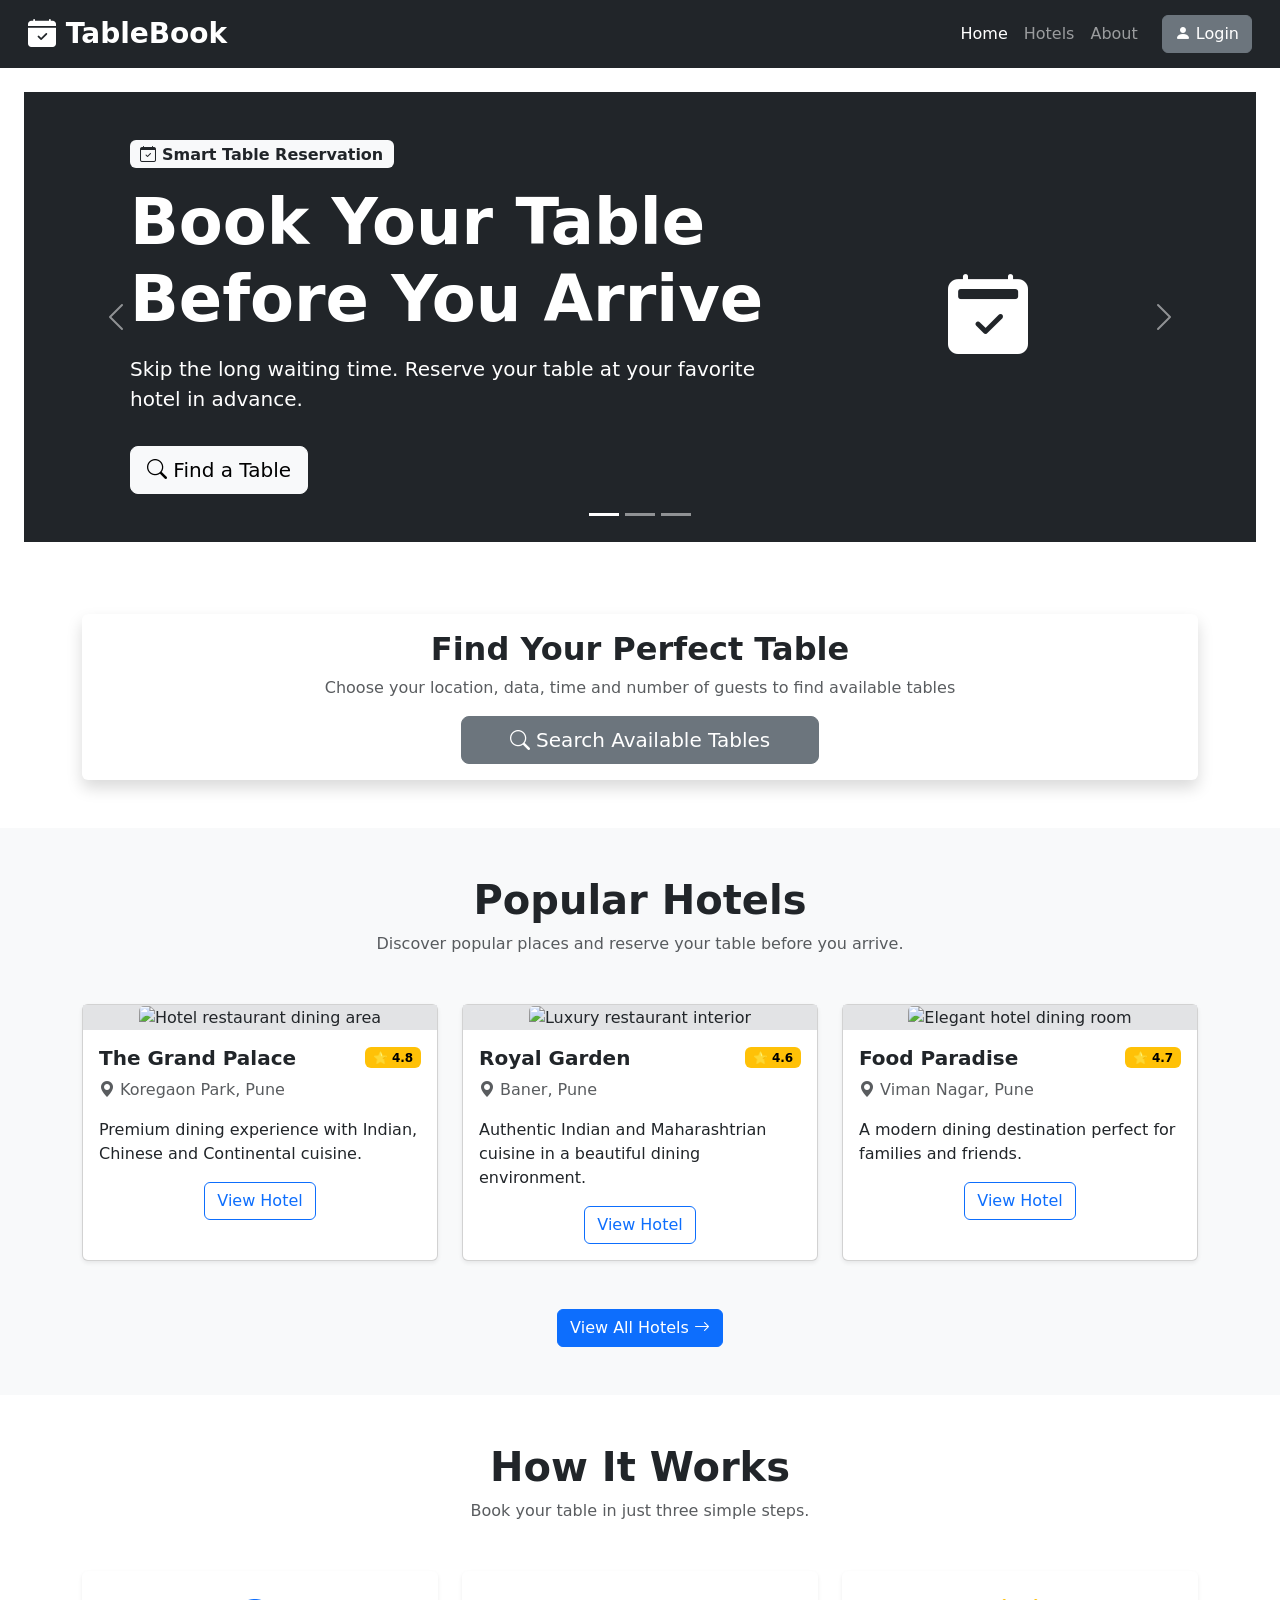
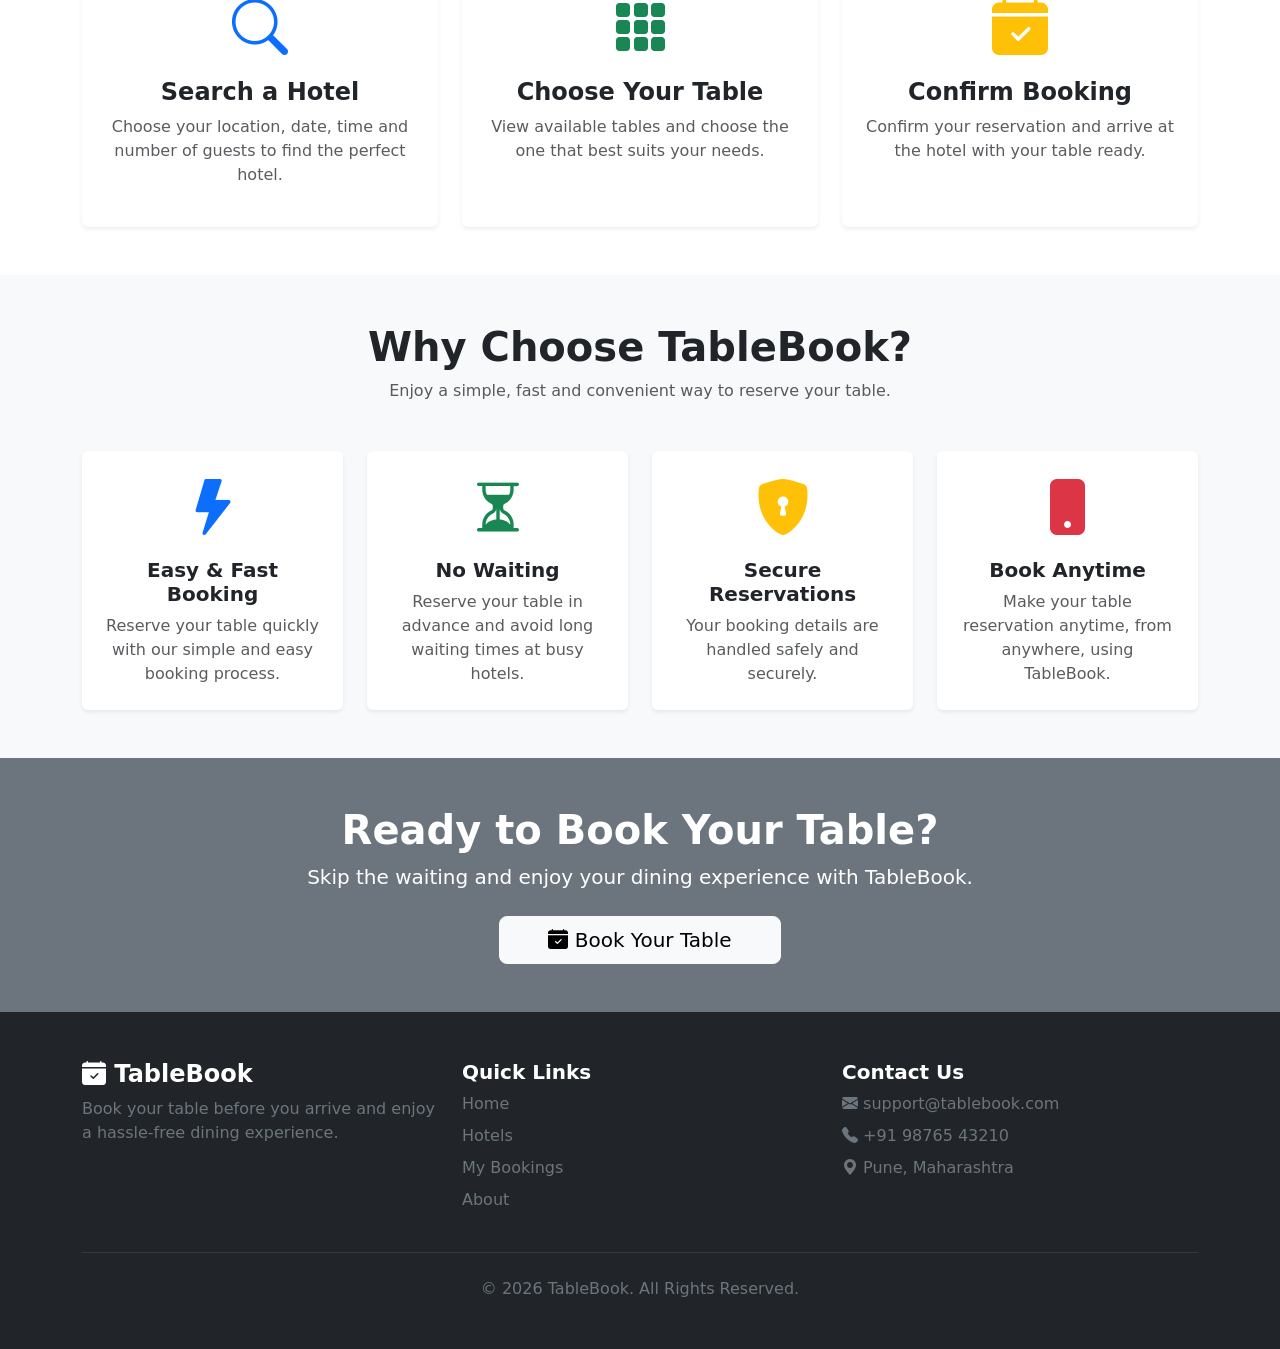
==== index.html @ 704f786b "Initial Commit" ====
<!DOCTYPE html>
<html lang="en">

<head>
    <meta charset="UTF-8">
    <meta name="viewport" content="width=device-width, initial-scale=1.0">
    <title>Home Page</title>
    <link href="https://cdn.jsdelivr.net/npm/bootstrap@5.3.8/dist/css/bootstrap.min.css" rel="stylesheet"
        integrity="sha384-sRIl4kxILFvY47J16cr9ZwB07vP4J8+LH7qKQnuqkuIAvNWLzeN8tE5YBujZqJLB" crossorigin="anonymous">
    <link rel="stylesheet" href="https://cdn.jsdelivr.net/npm/bootstrap-icons@1.13.1/font/bootstrap-icons.min.css">


</head>

<body>

    <!-- Navbar Section -->
    <nav class="navbar navbar-expand-lg navbar-dark bg-dark">
        <div class="container-fluid mx-3">
            <!-- Navbar Logo & Name  -->
            <a class="navbar-brand fw-bold fs-3" href="index.html"> <i class="bi bi-calendar-check-fill"></i> TableBook
            </a>

            <!-- Mobile Toggle Button -->
            <button class="navbar-toggler" type="button" data-bs-toggle="collapse" data-bs-target="#navbarMenu">
                <span class="navbar-toggler-icon"></span> </button>

            <div class="collapse navbar-collapse" id="navbarMenu">
                <ul class="navbar-nav ms-auto align-items-lg-center">
                    <li class="nav-item">
                        <a class="nav-link active" href="index.html">Home</a>
                    </li>
                    <li class="nav-item">
                        <a class="nav-link" href="hotels.html">Hotels</a>
                    </li>
                    <li class="nav-item">
                        <a id="myBookingsLink" class="nav-link" href="my-bookings.html">My Bookings</a>
                    </li>
                    <li class="nav-item">
                        <a class="nav-link" href="about.html">About</a>
                    </li>
                    <li class="nav-item ms-lg-3 mt-2 mb-2 mb-lg-0 mt-lg-0"> <a id="authButton" href="login.html"
                            class="btn btn-secondary">

                            <i class="bi bi-person-fill"></i>
                            Login

                        </a> </li>
                </ul>
            </div>
        </div>
    </nav>
    <!-- Navbar section end -->



    <!-- Hero Carousel -->
    <section class="p-4">
        <div id="heroCarousel" class="carousel slide" data-bs-ride="carousel">
            <!-- Carousel indicators -->
            <div class="carousel-indicators">
                <button type="button" data-bs-target="#heroCarousel" data-bs-slide-to="0" class="active"
                    aria-current="true" aria-label="Slide 1"> </button>

                <button type="button" data-bs-target="#heroCarousel" data-bs-slide-to="1" aria-label="Slide 2">
                </button>

                <button type="button" data-bs-target="#heroCarousel" data-bs-slide-to="2" aria-label="Slide 3">
                </button>
            </div>

            <!-- Carousel Slides -->
            <div class="carousel-inner">
                <div class="carousel-item active">
                    <div class="bg-dark text-white">
                        <div class="container py-5">
                            <div class="px-5 row align-items-center text-center text-lg-start">
                                <div class="col-lg-8"> <span class="badge bg-light text-dark fs-6 mb-3"> <i
                                            class="bi bi-calendar-check"></i> Smart Table Reservation </span>
                                    <h1 class="display-3 fw-bold"> Book Your Table <br> Before You Arrive </h1>
                                    <p class="lead mt-3"> Skip the long waiting time. Reserve your table at your
                                        favorite
                                        hotel in advance. </p> <a href="hotels.html" class="btn btn-light btn-lg mt-3">
                                        <i class="bi bi-search"></i> Find a Table </a>
                                </div>
                                <div class="col-lg-4 mt-4 mt-lg-0 text-center"> <i
                                        class="bi bi-calendar2-check-fill display-1"> </i> </div>
                            </div>
                        </div>
                    </div>
                </div> <!-- Slide 2 -->
                <div class="carousel-item">
                    <div class="bg-primary text-white">
                        <div class="container py-5">
                            <div class="px-5 row align-items-center text-center text-lg-start">
                                <div class="col-lg-8"> <span class="badge bg-light text-primary fs-6 mb-3"> <i
                                            class="bi bi-clock"></i>
                                        No More Waiting </span>
                                    <h2 class="display-3 fw-bold"> Your Table. <br> Ready When You Arrive. </h2>
                                    <p class="lead mt-3"> Popular hotels get crowded. Book your table before reaching
                                        the
                                        restaurant and save your time. </p> <a href="hotels.html"
                                        class="btn btn-light btn-lg mt-3"> Explore Hotels <i
                                            class="bi bi-arrow-right"></i> </a>
                                </div>
                                <div class="col-lg-4 mt-4 mt-lg-0 text-center"> <i
                                        class="bi bi-hourglass-split display-1">
                                    </i> </div>
                            </div>
                        </div>
                    </div>
                </div> <!-- Slide 3 -->
                <div class="carousel-item">
                    <div class="bg-success text-white">
                        <div class="container py-5">
                            <div class="px-5 row align-items-center text-center text-lg-start">
                                <div class="col-lg-8"> <span class="badge bg-light text-success fs-6 mb-3"> <i
                                            class="bi bi-check-circle-fill"></i> Easy & Convenient </span>
                                    <h2 class="display-3 fw-bold"> Choose Your Table <br> & Enjoy Your Meal </h2>
                                    <p class="lead mt-3"> Select your date, time, number of guests and preferred table
                                        in
                                        just a few clicks. </p> <a href="hotels.html" class="btn btn-light btn-lg mt-3">
                                        Start Booking <i class="bi bi-arrow-right"></i> </a>
                                </div>
                                <div class="col-lg-4 mt-4 mt-lg-0 text-center"> <i class="bi bi-people-fill display-1">
                                    </i>
                                </div>
                            </div>
                        </div>
                    </div>
                </div>
            </div>


            <!-- Previous Button -->
            <button class="  carousel-control-prev" type="button" data-bs-target="#heroCarousel" data-bs-slide="prev">
                <span class="carousel-control-prev-icon" aria-hidden="true"> </span> <span class="visually-hidden">
                    Previous
                </span>
            </button>
            <!-- Next Button -->
            <button class="carousel-control-next" type="button" data-bs-target="#heroCarousel" data-bs-slide="next">
                <span class="carousel-control-next-icon" aria-hidden="true"> </span> <span class="visually-hidden"> Next
                </span>
            </button>

        </div>

    </section>
    <!-- Hero Carousel section end -->



    <section>
        <div class="container py-5">
            <div class="card shadow border-0">
                <div class="card-body mx-2">
                    <div class="text-center">
                        <h2 class="fw-bold">Find Your Perfect Table</h2>
                        <p class="text-muted">Choose your location, data, time and number of guests to find available
                            tables</p>
                    </div>


                    <div class="col-12 text-center mt-2">
                       <a href="./hotels.html"> <button class="btn btn-secondary px-5 btn-lg"><i class="bi bi-search"></i> Search
                            Available Tables</button></a>
                    </div>
                </div>
            </div>
        </div>
    </section>



    <!-- Popular Hotels Section -->
    <section class="py-5 bg-light">

        <div class="container">

            <!-- Section Heading -->

            <div class="text-center mb-5">

                <h2 class="fw-bold display-6">
                    Popular Hotels
                </h2>

                <p class="text-muted">
                    Discover popular places and reserve your table
                    before you arrive.
                </p>

            </div>


            <!-- Hotel Cards -->

            <div class="row g-4">


                <!-- Hotel 1 -->

                <div class="col-md-6 col-lg-4">

                    <div class="card h-100 shadow-sm">

                        <!-- Image -->

                        <div class="text-center bg-secondary-subtle ">

                            <img src="https://giftvouchers.alvearhotels.com/images/servicios/16-LORANGERIE-689.jpg"
                                class="card-img-top" alt="Hotel restaurant dining area" height="300px">

                        </div>


                        <!-- Card Body -->

                        <div class="card-body">

                            <div class="d-flex justify-content-between
                                    align-items-center">

                                <h5 class="card-title fw-bold mb-0">
                                    The Grand Palace
                                </h5>

                                <span class="badge text-bg-warning">
                                    ⭐ 4.8
                                </span>

                            </div>


                            <p class="text-muted mt-2">

                                <i class="bi bi-geo-alt-fill"></i>
                                Koregaon Park, Pune

                            </p>


                            <p class="card-text">

                                Premium dining experience with
                                Indian, Chinese and Continental cuisine.

                            </p>


                            <div class="text-center">



                                <a href="hotel-details.html?id=1" class="btn btn-outline-primary">

                                    View Hotel

                                </a>

                            </div>

                        </div>

                    </div>

                </div>



                <!-- Hotel 2 -->

                <div class="col-md-6 col-lg-4">

                    <div class="card h-100 shadow-sm">

                        <div class="text-center bg-secondary-subtle">

                            <img src="https://img-diva.vecernji.hr/cA3LnvVCQSIu0FfEmkVQYY9QBro%3D/720x0/smart/media/images/2022-19/brioni-vip-dining-7-2.jpg"
                                class="card-img-top" alt="Luxury restaurant interior" height="300px">

                        </div>


                        <div class="card-body">

                            <div class="d-flex justify-content-between
                                    align-items-center">

                                <h5 class="card-title fw-bold mb-0">
                                    Royal Garden
                                </h5>

                                <span class="badge text-bg-warning">
                                    ⭐ 4.6
                                </span>

                            </div>


                            <p class="text-muted mt-2">

                                <i class="bi bi-geo-alt-fill"></i>
                                Baner, Pune

                            </p>


                            <p class="card-text">

                                Authentic Indian and Maharashtrian
                                cuisine in a beautiful dining environment.

                            </p>



                            <div class="text-center">

                                <a href="hotel-details.html?id=2" class="btn btn-outline-primary">

                                    View Hotel

                                </a>

                            </div>

                        </div>

                    </div>

                </div>



                <!-- Hotel 3 -->

                <div class="col-md-6 col-lg-4">

                    <div class="card h-100 shadow-sm">

                        <div class="text-center bg-secondary-subtle">

                            <img src="https://www.uniqhotels.com/media/hotels/25/5.%20print_brunello-restaurant-b-kempinskipalm.jpg"
                                class="card-img-top" alt="Elegant hotel dining room" height="300px">

                        </div>


                        <div class="card-body">

                            <div class="d-flex justify-content-between
                                    align-items-center">

                                <h5 class="card-title fw-bold mb-0">
                                    Food Paradise
                                </h5>

                                <span class="badge text-bg-warning">
                                    ⭐ 4.7
                                </span>

                            </div>


                            <p class="text-muted mt-2">

                                <i class="bi bi-geo-alt-fill"></i>
                                Viman Nagar, Pune

                            </p>


                            <p class="card-text">

                                A modern dining destination perfect
                                for families and friends.

                            </p>



                            <div class="text-center">

                                <a href="hotel-details.html?id=3" class="btn btn-outline-primary">

                                    View Hotel

                                </a>

                            </div>

                        </div>

                    </div>

                </div>

            </div>


            <!-- View All Hotels -->

            <div class="text-center mt-5">

                <a href="hotels.html" class="btn btn-primary">

                    View All Hotels

                    <i class="bi bi-arrow-right"></i>

                </a>

            </div>

        </div>

    </section>



    <!-- How It Works Section -->
    <section class="py-5">

        <div class="container">

            <!-- Section Heading -->
            <div class="text-center mb-5">

                <h2 class="fw-bold display-6">
                    How It Works
                </h2>

                <p class="text-muted">
                    Book your table in just three simple steps.
                </p>

            </div>

            <div class="row g-4">

                <!-- Step 1 -->
                <div class="col-md-4">

                    <div class="card h-100 border-0 shadow-sm text-center">

                        <div class="card-body p-4">

                            <div class="mb-3">
                                <i class="bi bi-search display-4 text-primary"></i>
                            </div>

                            <h4 class="fw-bold">
                                Search a Hotel
                            </h4>

                            <p class="text-muted">
                                Choose your location, date, time and
                                number of guests to find the perfect hotel.
                            </p>

                        </div>

                    </div>

                </div>

                <!-- Step 2 -->
                <div class="col-md-4">

                    <div class="card h-100 border-0 shadow-sm text-center">

                        <div class="card-body p-4">

                            <div class="mb-3">
                                <i class="bi bi-grid-3x3-gap-fill display-4 text-success"></i>
                            </div>

                            <h4 class="fw-bold">
                                Choose Your Table
                            </h4>

                            <p class="text-muted">
                                View available tables and choose the one
                                that best suits your needs.
                            </p>

                        </div>

                    </div>

                </div>

                <!-- Step 3 -->
                <div class="col-md-4">

                    <div class="card h-100 border-0 shadow-sm text-center">

                        <div class="card-body p-4">

                            <div class="mb-3">
                                <i class="bi bi-calendar-check-fill display-4 text-warning"></i>
                            </div>

                            <h4 class="fw-bold">
                                Confirm Booking
                            </h4>

                            <p class="text-muted">
                                Confirm your reservation and arrive at the
                                hotel with your table ready.
                            </p>

                        </div>

                    </div>

                </div>

            </div>

        </div>

    </section>



    <!-- Why Choose TableBook Section -->
    <section class="py-5 bg-light">

        <div class="container">

            <!-- Section Heading -->
            <div class="text-center mb-5">

                <h2 class="fw-bold display-6">
                    Why Choose TableBook?
                </h2>

                <p class="text-muted">
                    Enjoy a simple, fast and convenient way to reserve your table.
                </p>

            </div>

            <!-- Features -->
            <div class="row g-4">

                <!-- Feature 1 -->
                <div class="col-md-6 col-lg-3">

                    <div class="card h-100 border-0 shadow-sm text-center">

                        <div class="card-body p-4">

                            <div class="mb-3">
                                <i class="bi bi-lightning-fill display-4 text-primary"></i>
                            </div>

                            <h5 class="fw-bold">
                                Easy & Fast Booking
                            </h5>

                            <p class="text-muted mb-0">
                                Reserve your table quickly with our
                                simple and easy booking process.
                            </p>

                        </div>

                    </div>

                </div>

                <!-- Feature 2 -->
                <div class="col-md-6 col-lg-3">

                    <div class="card h-100 border-0 shadow-sm text-center">

                        <div class="card-body p-4">

                            <div class="mb-3">
                                <i class="bi bi-hourglass-split display-4 text-success"></i>
                            </div>

                            <h5 class="fw-bold">
                                No Waiting
                            </h5>

                            <p class="text-muted mb-0">
                                Reserve your table in advance and
                                avoid long waiting times at busy hotels.
                            </p>

                        </div>

                    </div>

                </div>

                <!-- Feature 3 -->
                <div class="col-md-6 col-lg-3">

                    <div class="card h-100 border-0 shadow-sm text-center">

                        <div class="card-body p-4">

                            <div class="mb-3">
                                <i class="bi bi-shield-lock-fill display-4 text-warning"></i>
                            </div>

                            <h5 class="fw-bold">
                                Secure Reservations
                            </h5>

                            <p class="text-muted mb-0">
                                Your booking details are handled safely
                                and securely.
                            </p>

                        </div>

                    </div>

                </div>

                <!-- Feature 4 -->
                <div class="col-md-6 col-lg-3">

                    <div class="card h-100 border-0 shadow-sm text-center">

                        <div class="card-body p-4">

                            <div class="mb-3">
                                <i class="bi bi-phone-fill display-4 text-danger"></i>
                            </div>

                            <h5 class="fw-bold">
                                Book Anytime
                            </h5>

                            <p class="text-muted mb-0">
                                Make your table reservation anytime,
                                from anywhere, using TableBook.
                            </p>

                        </div>

                    </div>

                </div>

            </div>

        </div>

    </section>



    <!-- CTA Section -->
    <section class="py-5 bg-secondary text-white">

        <div class="container">

            <div class="text-center">

                <h2 class="fw-bold display-6">
                    Ready to Book Your Table?
                </h2>

                <p class="lead mb-4">
                    Skip the waiting and enjoy your dining experience
                    with TableBook.
                </p>

                <a href="hotels.html" class="btn btn-light btn-lg px-5">
                    <i class="bi bi-calendar-check-fill"></i>
                    Book Your Table
                </a>

            </div>

        </div>

    </section>



    <!-- Footer -->
    <footer class="bg-dark text-white py-5">

        <div class="container">

            <div class="row g-4">

                <!-- Brand -->
                <div class="col-md-6 col-lg-4">

                    <h4 class="fw-bold">
                        <i class="bi bi-calendar-check-fill text-white"></i>
                        TableBook
                    </h4>

                    <p class="text-secondary">
                        Book your table before you arrive and
                        enjoy a hassle-free dining experience.
                    </p>

                </div>


                <!-- Quick Links -->
                <div class="col-md-6 col-lg-4">

                    <h5 class="fw-bold">
                        Quick Links
                    </h5>

                    <ul class="list-unstyled">

                        <li class="mb-2">
                            <a href="index.html" class="text-secondary text-decoration-none">
                                Home
                            </a>
                        </li>

                        <li class="mb-2">
                            <a href="hotels.html" class="text-secondary text-decoration-none">
                                Hotels
                            </a>
                        </li>

                        <li class="mb-2">
                            <a href="my-bookings.html" class="text-secondary text-decoration-none">
                                My Bookings
                            </a>
                        </li>

                        <li>
                            <a href="about.html" class="text-secondary text-decoration-none">
                                About
                            </a>
                        </li>

                    </ul>

                </div>


                <!-- Contact -->
                <div class="col-md-6 col-lg-4">

                    <h5 class="fw-bold">
                        Contact Us
                    </h5>

                    <p class="text-secondary mb-2">
                        <i class="bi bi-envelope-fill"></i>
                        support@tablebook.com
                    </p>

                    <p class="text-secondary mb-2">
                        <i class="bi bi-telephone-fill"></i>
                        +91 98765 43210
                    </p>

                    <p class="text-secondary">
                        <i class="bi bi-geo-alt-fill"></i>
                        Pune, Maharashtra
                    </p>

                </div>

            </div>


            <hr class="border-secondary my-4">


            <!-- Copyright -->

            <div class="text-center text-secondary">

                <p class="mb-0">
                    © 2026 TableBook. All Rights Reserved.
                </p>

            </div>

        </div>

    </footer>

    <script src="js/main.js"></script>
    <script src="https://cdn.jsdelivr.net/npm/bootstrap@5.3.8/dist/js/bootstrap.bundle.min.js"
        integrity="sha384-FKyoEForCGlyvwx9Hj09JcYn3nv7wiPVlz7YYwJrWVcXK/BmnVDxM+D2scQbITxI"
        crossorigin="anonymous"></script>

</body>

</html>
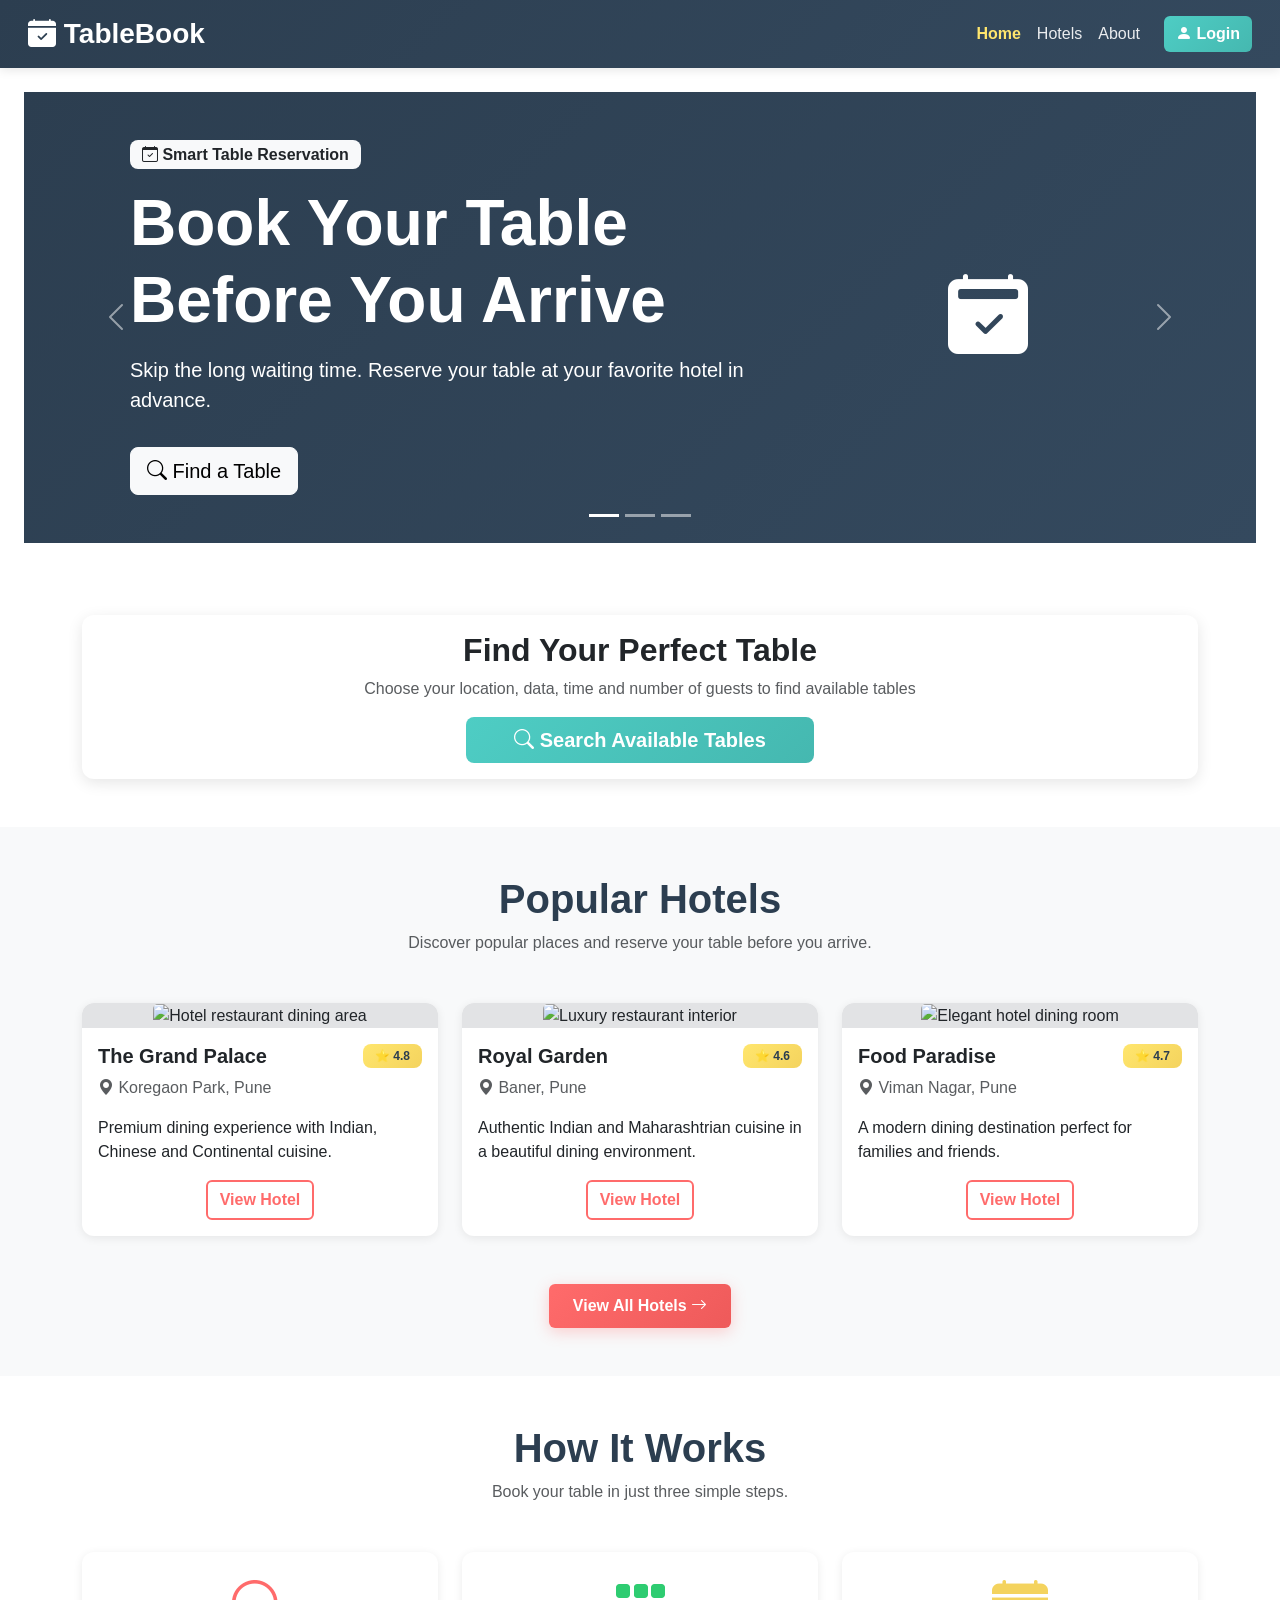
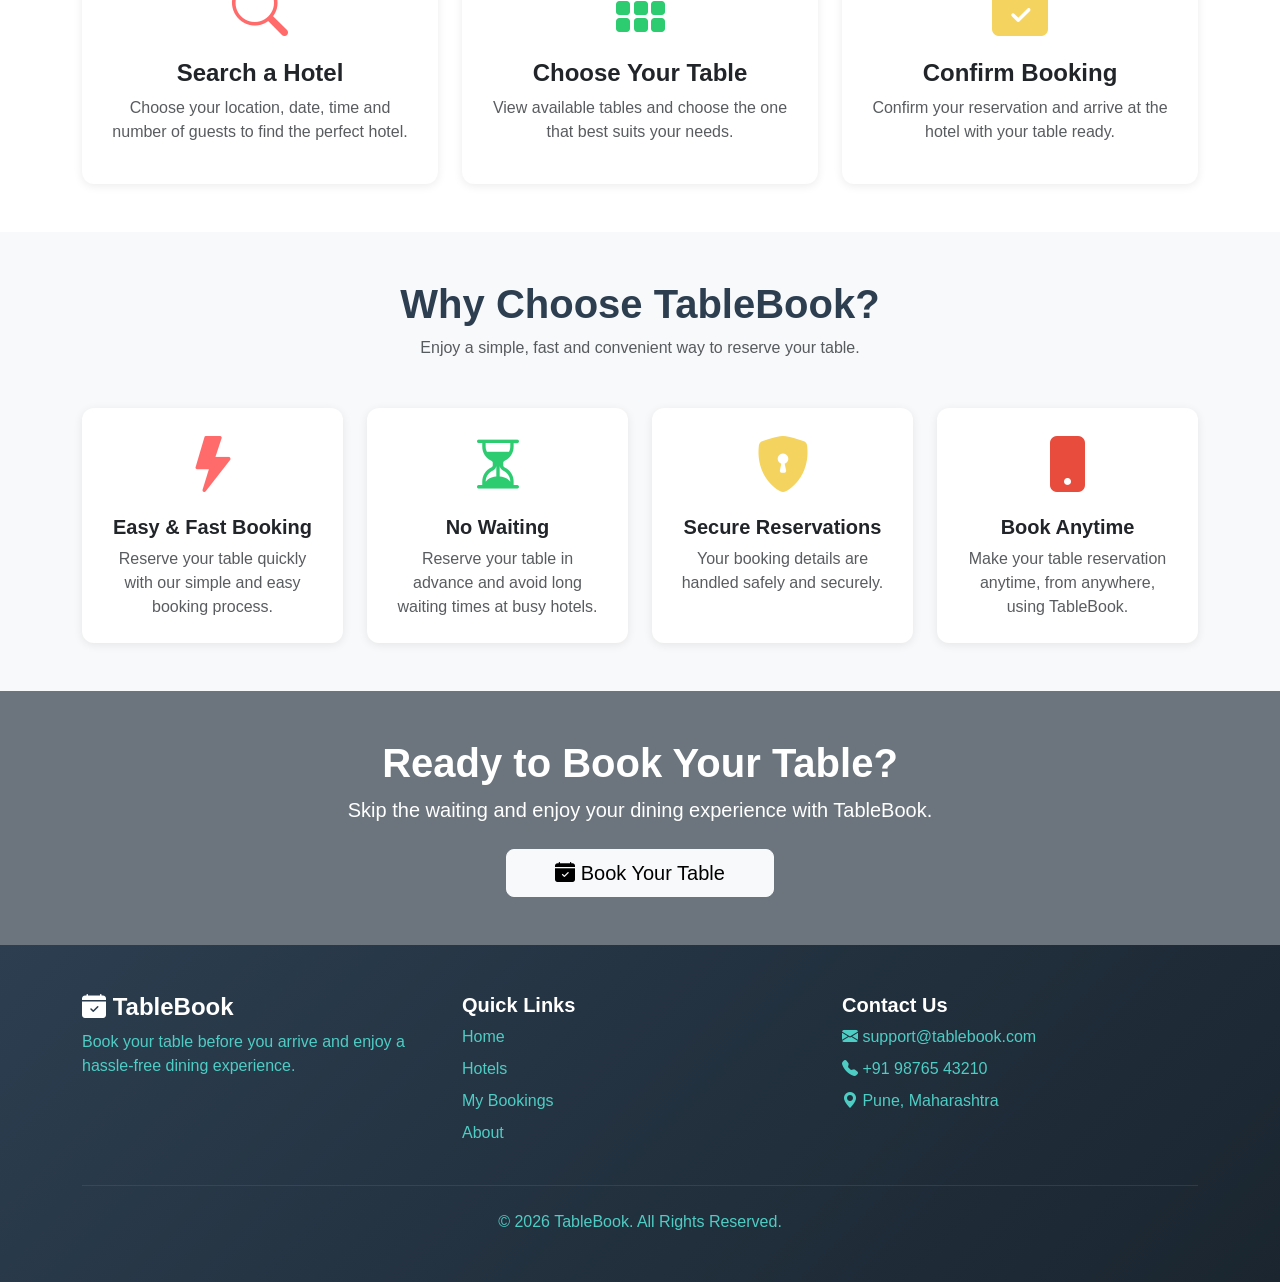
==== commit 082b18c8: "Updated Color Palate" ====
--- a/index.html
+++ b/index.html
@@ -8,6 +8,7 @@
     <link href="https://cdn.jsdelivr.net/npm/bootstrap@5.3.8/dist/css/bootstrap.min.css" rel="stylesheet"
         integrity="sha384-sRIl4kxILFvY47J16cr9ZwB07vP4J8+LH7qKQnuqkuIAvNWLzeN8tE5YBujZqJLB" crossorigin="anonymous">
     <link rel="stylesheet" href="https://cdn.jsdelivr.net/npm/bootstrap-icons@1.13.1/font/bootstrap-icons.min.css">
+    <link rel="stylesheet" href="css/style.css">
 
 
 </head>
--- a/css/style.css
+++ b/css/style.css
@@ -0,0 +1,385 @@
+/* ==========================================
+   TABLEBOOK - CUSTOM STYLES
+   Modern Color Palette & Design
+========================================== */
+
+:root {
+    /* Primary Colors */
+    --primary-color: #FF6B6B;
+    --primary-dark: #EE5A5A;
+    --primary-light: #FF8787;
+    
+    /* Secondary Colors */
+    --secondary-color: #4ECDC4;
+    --secondary-dark: #45B8B0;
+    --secondary-light: #6FD9D1;
+    
+    /* Accent Colors */
+    --accent-color: #FFE66D;
+    --accent-dark: #F4D35E;
+    
+    /* Neutral Colors */
+    --dark-color: #2C3E50;
+    --dark-gray: #34495E;
+    --medium-gray: #7F8C8D;
+    --light-gray: #ECF0F1;
+    --white: #FFFFFF;
+    
+    /* Status Colors */
+    --success-color: #2ECC71;
+    --warning-color: #F39C12;
+    --danger-color: #E74C3C;
+    --info-color: #3498DB;
+}
+
+/* ==========================================
+   GLOBAL STYLES
+========================================== */
+
+body {
+    font-family: 'Segoe UI', Tahoma, Geneva, Verdana, sans-serif;
+    color: var(--dark-color);
+}
+
+/* ==========================================
+   NAVBAR
+========================================== */
+
+.navbar-dark {
+    background: linear-gradient(135deg, var(--primary-color) 0%, var(--primary-dark) 100%) !important;
+    box-shadow: 0 2px 10px rgba(0, 0, 0, 0.1);
+}
+
+.navbar-brand {
+    color: var(--white) !important;
+    font-weight: 700;
+    transition: transform 0.3s ease;
+}
+
+.navbar-brand:hover {
+    transform: scale(1.05);
+}
+
+.nav-link {
+    color: rgba(255, 255, 255, 0.9) !important;
+    font-weight: 500;
+    transition: all 0.3s ease;
+    position: relative;
+}
+
+.nav-link:hover {
+    color: var(--accent-color) !important;
+    transform: translateY(-2px);
+}
+
+.nav-link.active {
+    color: var(--accent-color) !important;
+    font-weight: 600;
+}
+
+/* ==========================================
+   BUTTONS
+========================================== */
+
+.btn-primary {
+    background: linear-gradient(135deg, var(--primary-color) 0%, var(--primary-dark) 100%);
+    border: none;
+    font-weight: 600;
+    padding: 10px 24px;
+    transition: all 0.3s ease;
+    box-shadow: 0 4px 15px rgba(255, 107, 107, 0.3);
+}
+
+.btn-primary:hover {
+    background: linear-gradient(135deg, var(--primary-dark) 0%, var(--primary-color) 100%);
+    transform: translateY(-2px);
+    box-shadow: 0 6px 20px rgba(255, 107, 107, 0.4);
+}
+
+.btn-outline-primary {
+    color: var(--primary-color);
+    border: 2px solid var(--primary-color);
+    font-weight: 600;
+    transition: all 0.3s ease;
+}
+
+.btn-outline-primary:hover {
+    background-color: var(--primary-color);
+    border-color: var(--primary-color);
+    color: var(--white);
+    transform: translateY(-2px);
+    box-shadow: 0 4px 15px rgba(255, 107, 107, 0.3);
+}
+
+.btn-secondary {
+    background: linear-gradient(135deg, var(--secondary-color) 0%, var(--secondary-dark) 100%);
+    border: none;
+    font-weight: 600;
+    transition: all 0.3s ease;
+}
+
+.btn-secondary:hover {
+    background: linear-gradient(135deg, var(--secondary-dark) 0%, var(--secondary-color) 100%);
+    transform: translateY(-2px);
+}
+
+.btn-danger {
+    background: linear-gradient(135deg, var(--danger-color) 0%, #C0392B 100%);
+    border: none;
+}
+
+.btn-danger:hover {
+    transform: translateY(-2px);
+}
+
+/* ==========================================
+   CARDS
+========================================== */
+
+.card {
+    border: none;
+    border-radius: 12px;
+    overflow: hidden;
+    transition: all 0.3s ease;
+}
+
+.card:hover {
+    transform: translateY(-5px);
+    box-shadow: 0 10px 30px rgba(0, 0, 0, 0.15) !important;
+}
+
+.card-img-top {
+    transition: transform 0.3s ease;
+}
+
+.card:hover .card-img-top {
+    transform: scale(1.05);
+}
+
+/* ==========================================
+   BADGES
+========================================== */
+
+.badge {
+    font-weight: 600;
+    padding: 6px 12px;
+    border-radius: 8px;
+}
+
+.text-bg-warning {
+    background: linear-gradient(135deg, var(--accent-color) 0%, var(--accent-dark) 100%) !important;
+    color: var(--dark-color) !important;
+}
+
+.text-bg-success {
+    background: linear-gradient(135deg, var(--success-color) 0%, #27AE60 100%) !important;
+}
+
+.text-bg-primary {
+    background: linear-gradient(135deg, var(--primary-color) 0%, var(--primary-dark) 100%) !important;
+}
+
+/* ==========================================
+   FORMS
+========================================== */
+
+.form-control, .form-select {
+    border: 2px solid var(--light-gray);
+    border-radius: 8px;
+    padding: 10px 15px;
+    transition: all 0.3s ease;
+}
+
+.form-control:focus, .form-select:focus {
+    border-color: var(--primary-color);
+    box-shadow: 0 0 0 0.2rem rgba(255, 107, 107, 0.15);
+}
+
+.form-label {
+    font-weight: 600;
+    color: var(--dark-color);
+    margin-bottom: 8px;
+}
+
+/* ==========================================
+   CAROUSEL
+========================================== */
+
+.carousel-item {
+    transition: transform 0.6s ease-in-out;
+}
+
+.bg-dark {
+    background: linear-gradient(135deg, var(--dark-color) 0%, var(--dark-gray) 100%) !important;
+}
+
+.bg-primary {
+    background: linear-gradient(135deg, var(--primary-color) 0%, var(--primary-dark) 100%) !important;
+}
+
+.bg-success {
+    background: linear-gradient(135deg, var(--success-color) 0%, #27AE60 100%) !important;
+}
+
+/* ==========================================
+   SECTIONS
+========================================== */
+
+.bg-light {
+    background-color: #F8F9FA !important;
+}
+
+section {
+    position: relative;
+}
+
+/* ==========================================
+   FOOTER
+========================================== */
+
+footer.bg-dark {
+    background: linear-gradient(135deg, var(--dark-color) 0%, #1A252F 100%) !important;
+}
+
+footer a {
+    transition: all 0.3s ease;
+}
+
+footer a:hover {
+    color: var(--primary-light) !important;
+    transform: translateX(5px);
+}
+
+/* ==========================================
+   ICONS
+========================================== */
+
+.bi {
+    transition: all 0.3s ease;
+}
+
+/* ==========================================
+   TEXT COLORS
+========================================== */
+
+.text-primary {
+    color: var(--primary-color) !important;
+}
+
+.text-secondary {
+    color: var(--secondary-color) !important;
+}
+
+.text-success {
+    color: var(--success-color) !important;
+}
+
+.text-warning {
+    color: var(--accent-dark) !important;
+}
+
+.text-danger {
+    color: var(--danger-color) !important;
+}
+
+/* ==========================================
+   ALERTS
+========================================== */
+
+.alert {
+    border: none;
+    border-radius: 10px;
+    font-weight: 500;
+}
+
+.alert-warning {
+    background: linear-gradient(135deg, #FFF3CD 0%, #FFE8A1 100%);
+    color: #856404;
+}
+
+.alert-success {
+    background: linear-gradient(135deg, #D4EDDA 0%, #C3E6CB 100%);
+    color: #155724;
+}
+
+.alert-danger {
+    background: linear-gradient(135deg, #F8D7DA 0%, #F5C6CB 100%);
+    color: #721C24;
+}
+
+/* ==========================================
+   SHADOWS
+========================================== */
+
+.shadow-sm {
+    box-shadow: 0 2px 10px rgba(0, 0, 0, 0.08) !important;
+}
+
+.shadow {
+    box-shadow: 0 4px 15px rgba(0, 0, 0, 0.1) !important;
+}
+
+/* ==========================================
+   ANIMATIONS
+========================================== */
+
+@keyframes fadeIn {
+    from {
+        opacity: 0;
+        transform: translateY(20px);
+    }
+    to {
+        opacity: 1;
+        transform: translateY(0);
+    }
+}
+
+.card {
+    animation: fadeIn 0.5s ease-out;
+}
+
+/* ==========================================
+   RESPONSIVE
+========================================== */
+
+@media (max-width: 768px) {
+    .btn {
+        width: 100%;
+        margin-bottom: 10px;
+    }
+    
+    .navbar-brand {
+        font-size: 1.25rem;
+    }
+}
+
+/* ==========================================
+   CUSTOM UTILITIES
+========================================== */
+
+.bg-gradient-primary {
+    background: linear-gradient(135deg, var(--primary-color) 0%, var(--primary-dark) 100%);
+}
+
+.bg-gradient-secondary {
+    background: linear-gradient(135deg, var(--secondary-color) 0%, var(--secondary-dark) 100%);
+}
+
+.text-gradient {
+    background: linear-gradient(135deg, var(--primary-color) 0%, var(--secondary-color) 100%);
+    -webkit-background-clip: text;
+    -webkit-text-fill-color: transparent;
+    background-clip: text;
+}
+
+/* ==========================================
+   HOVER EFFECTS
+========================================== */
+
+.hover-lift {
+    transition: transform 0.3s ease;
+}
+
+.hover-lift:hover {
+    transform: translateY(-5px);
+}
